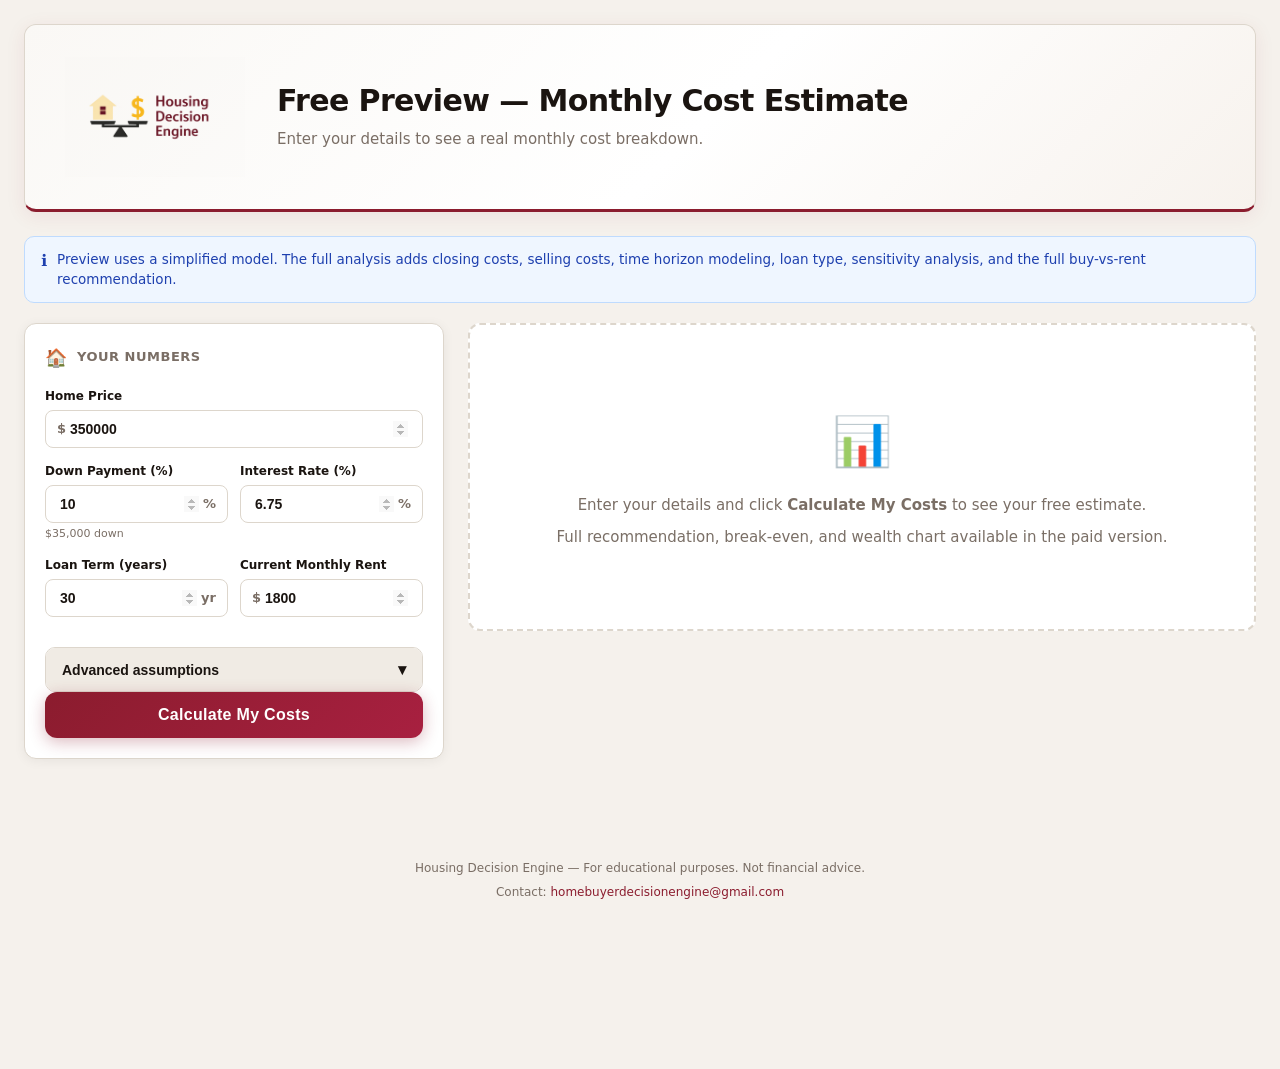
==== app-preview/index.html @ c8e33a19 "Initial setup of Housing Decision Engine Add core web app files including HTML, CSS, JavaScript, log" ====
<!DOCTYPE html>
<html lang="en">
<head>
<meta charset="UTF-8">
<meta name="viewport" content="width=device-width, initial-scale=1.0">
<title>Housing Decision Engine — Free Preview</title>
<link rel="stylesheet" href="style.css">
</head>
<body class="preview-page">

<div class="container">

  <!-- HEADER -->
  <header class="header">
    <img src="../assets/logo.png" alt="Housing Decision Engine" class="header-logo">
    <div class="header-left">
      <h1>Free Preview — Monthly Cost Estimate</h1>
      <p class="subtitle">Enter your details to see a real monthly cost breakdown.</p>
    </div>
  </header>

  <!-- PREVIEW NOTE -->
  <div class="preview-note" role="note">
    <span class="preview-note-icon" aria-hidden="true">ℹ️</span>
    <span>Preview uses a simplified model. The full analysis adds closing costs, selling costs, time horizon modeling, loan type, sensitivity analysis, and the full buy-vs-rent recommendation.</span>
  </div>

  <!-- MAIN LAYOUT -->
  <div class="main-grid preview-grid">

    <!-- LEFT: INPUTS -->
    <div class="inputs-panel">

      <!-- Error summary -->
      <div class="form-errors" id="pvFormErrors" role="alert" aria-atomic="true" style="display:none;"></div>

      <div class="panel">
        <div class="panel-header">
          <span class="panel-icon" aria-hidden="true">🏠</span>
          <h2 class="panel-title">Your Numbers</h2>
        </div>

        <div class="input-group">
          <label for="pvHomePrice">Home Price</label>
          <div class="input-wrap dollar">
            <input type="number" id="pvHomePrice" value="350000" min="1" step="5000"
                   aria-describedby="pvDownHint">
          </div>
          <span class="input-hint" id="pvDownHint" aria-live="polite"></span>
        </div>

        <div class="input-row-2">
          <div class="input-group">
            <label for="pvDownPct">Down Payment (%)</label>
            <div class="input-wrap percent">
              <input type="number" id="pvDownPct" value="10" min="0" max="100" step="0.5"
                     aria-describedby="pvDownAmt">
            </div>
            <span class="input-hint" id="pvDownAmt" aria-live="polite"></span>
          </div>
          <div class="input-group">
            <label for="pvRate">Interest Rate (%)</label>
            <div class="input-wrap percent">
              <input type="number" id="pvRate" value="6.75" min="0" max="20" step="0.125">
            </div>
          </div>
        </div>

        <div class="input-row-2">
          <div class="input-group">
            <label for="pvTerm">Loan Term (years)</label>
            <div class="input-wrap years">
              <input type="number" id="pvTerm" value="30" min="1" max="50" step="1">
            </div>
          </div>
          <div class="input-group">
            <label for="pvRent">Current Monthly Rent</label>
            <div class="input-wrap dollar">
              <input type="number" id="pvRent" value="1800" min="0" step="50">
            </div>
          </div>
        </div>

        <!-- Advanced accordion -->
        <div class="adv-accordion">
          <button type="button" class="adv-accordion-trigger" id="advTrigger"
                  aria-expanded="false" aria-controls="advContent"
                  onclick="toggleAdvanced()">
            <span class="adv-trigger-text">Advanced assumptions</span>
            <span class="adv-trigger-icon" aria-hidden="true">▾</span>
          </button>
          <div class="adv-accordion-content" id="advContent" hidden>
            <p class="adv-note">These defaults are reasonable estimates. Override only if you know your specific numbers.</p>
            <div class="input-row-2">
              <div class="input-group">
                <label for="pvTax">Property Tax Rate (%/yr)</label>
                <div class="input-wrap percent">
                  <input type="number" id="pvTax" value="1.2" min="0" max="5" step="0.1">
                </div>
                <span class="input-bench">U.S. average: ~1.1–1.2%</span>
              </div>
              <div class="input-group">
                <label for="pvInsurance">Home Insurance ($/yr)</label>
                <div class="input-wrap dollar">
                  <input type="number" id="pvInsurance" value="1800" min="0" step="100">
                </div>
                <span class="input-bench">Typical: $1,200–$2,500/yr</span>
              </div>
            </div>
            <div class="input-row-2">
              <div class="input-group">
                <label for="pvMaint">Maintenance (%/yr of value)</label>
                <div class="input-wrap percent">
                  <input type="number" id="pvMaint" value="1" min="0" max="5" step="0.25">
                </div>
                <span class="input-bench">Common rule: ~1% per year</span>
              </div>
              <div class="input-group">
                <label for="pvHOA">HOA ($/month)</label>
                <div class="input-wrap dollar">
                  <input type="number" id="pvHOA" value="0" min="0" step="25">
                </div>
              </div>
            </div>
            <div class="input-group">
              <label for="pvClosing">Closing Cost Estimate (%)</label>
              <div class="input-wrap percent">
                <input type="number" id="pvClosing" value="3" min="0" max="10" step="0.5">
              </div>
              <span class="input-bench">Typical range: 2–5%. Shown as "ballpark" in results.</span>
            </div>
          </div>
        </div>

        <button class="btn-calculate" onclick="pvCalculate()" id="pvAnalyzeBtn">
          Calculate My Costs
        </button>
      </div>

    </div>

    <!-- RIGHT: RESULTS -->
    <div class="results-panel" id="pvResultsPanel">

      <div class="results-placeholder" id="pvPlaceholder">
        <div class="placeholder-icon" aria-hidden="true">📊</div>
        <p>Enter your details and click <strong>Calculate My Costs</strong> to see your free estimate.</p>
        <p class="placeholder-sub">Full recommendation, break-even, and wealth chart available in the paid version.</p>
      </div>

      <div id="pvResults" style="display:none;">

        <!-- Accessible status -->
        <div role="status" aria-live="polite" class="sr-only" id="pvStatus">Analysis updated.</div>

        <!-- 3 KPI cards -->
        <div class="kpi-row">
          <div class="kpi-card" style="--accent: var(--blue)">
            <div class="kpi-label">Mortgage Payment
              <div class="kpi-sublabel">(Principal &amp; Interest only)</div>
            </div>
            <div class="kpi-value" id="pvKpiMortgage">—</div>
          </div>
          <div class="kpi-card" style="--accent: var(--amber)">
            <div class="kpi-label">Total Monthly Cost of Owning
              <div class="kpi-sublabel">(P&amp;I + tax + insurance + maintenance + HOA)</div>
            </div>
            <div class="kpi-value" id="pvKpiTotal">—</div>
          </div>
          <div class="kpi-card" style="--accent: var(--purple)">
            <div class="kpi-label">Your Current Rent</div>
            <div class="kpi-value" id="pvKpiRent">—</div>
            <div class="kpi-diff" id="pvMonthlyDiff"></div>
          </div>
        </div>

        <!-- Cash to close -->
        <div class="panel pv-cash-panel">
          <h3 class="panel-title">Total Cash Needed to Close</h3>
          <table class="breakdown-table">
            <tbody>
              <tr><td>Down Payment</td><td class="val" id="pvDP">—</td></tr>
              <tr>
                <td>Closing Cost Estimate <span class="ballpark-tag">ballpark</span></td>
                <td class="val" id="pvClosingAmt">—</td>
              </tr>
              <tr class="total-row"><td>Estimated Total</td><td class="val" id="pvCashTotal">—</td></tr>
            </tbody>
          </table>
          <p class="pv-cash-note">Closing cost is a rough estimate (typically 2–5% of purchase price). Your actual closing costs depend on lender fees, title, taxes, and other factors — get a Loan Estimate from your lender for the real number.</p>
        </div>

        <!-- Monthly cost bar -->
        <div class="panel comparison-panel">
          <h3 class="panel-title">Monthly Cost Comparison</h3>
          <div class="bar-group">
            <div class="bar-row">
              <span class="bar-label">Rent</span>
              <div class="bar-track">
                <div class="bar-fill rent-bar" id="pvBarRent"></div>
              </div>
              <span class="bar-amount" id="pvBarRentAmt"></span>
            </div>
            <div class="bar-row">
              <span class="bar-label">Buy</span>
              <div class="bar-track">
                <div class="bar-fill buy-bar" id="pvBarBuy"></div>
              </div>
              <span class="bar-amount" id="pvBarBuyAmt"></span>
            </div>
          </div>
        </div>

        <!-- What's not included -->
        <div class="pv-missing-note">
          <strong>This preview does not include:</strong> a buy-vs-rent recommendation, break-even timeline, 5–10 year wealth comparison, sensitivity analysis, or scenario comparison. Those are part of the full analysis.
        </div>

      </div><!-- /pvResults -->

    </div><!-- /results-panel -->
  </div><!-- /main-grid -->

</div><!-- /container -->

<!-- STICKY UPGRADE CARD — revealed after first calculation -->
<div class="upgrade-sticky" id="upgradeCard" hidden>
  <div class="upgrade-inner">
    <div class="upgrade-text">
      <strong class="upgrade-title">Unlock your full decision plan</strong>
      <ul class="upgrade-bullets">
        <li>Recommendation + confidence level (Buy / Rent / House Hack)</li>
        <li>Break-even month — when buying starts paying off</li>
        <li>5–10 year wealth chart: Buy vs. Rent &amp; Invest</li>
        <li>Interest rate &amp; home price sensitivity thresholds</li>
        <li>Scenario A/B comparison</li>
      </ul>
      <button type="button" class="upgrade-what-link" id="upgradeWhatBtn"
              aria-expanded="false" aria-controls="upgradeDetails"
              onclick="toggleUpgradeDetails()">What's included? ▾</button>
      <div id="upgradeDetails" hidden class="upgrade-details">
        <p>The full paid analysis adds:</p>
        <ul>
          <li>Personalized recommendation with confidence rating</li>
          <li>Exact break-even month on total wealth (not just monthly cost)</li>
          <li>Interactive year-by-year wealth chart + data table</li>
          <li>Rate &amp; price sensitivity thresholds</li>
          <li>DTI affordability check</li>
          <li>Side-by-side Scenario A vs. B comparison</li>
          <li>House-hack / multi-family rental income modeling</li>
          <li>Full methodology panel so you can audit every number</li>
        </ul>
      </div>
    </div>
    <div class="upgrade-cta-col">
      <a href="https://buy.stripe.com/4gMcMYeZr3ZKeNReaafIs00"
         class="btn btn-primary upgrade-btn">
        Unlock Full Analysis — $19
        <span class="upgrade-onetime">(One-time)</span>
      </a>
      <p class="upgrade-sub">Instant access &bull; No subscription &bull; No account required</p>
    </div>
  </div>
</div>

<footer class="footer preview-footer">
  <div class="container">
    <p>Housing Decision Engine &mdash; For educational purposes. Not financial advice.</p>
    <p class="footer-contact">Contact: <a href="mailto:homebuyerdecisionengine@gmail.com">homebuyerdecisionengine@gmail.com</a></p>
  </div>
</footer>

<script src="script.js"></script>
</body>
</html>
---- app-preview/style.css ----
/* ===== HOUSING DECISION ENGINE v2 — STYLES ===== */

:root {
  --bg: #f5f1ec;
  --surface: #ffffff;
  --surface2: #f0ebe4;
  --border: #ddd6cc;
  --border2: #c8bfb4;
  --text: #1a1410;
  --muted: #7a6e65;
  --gold: #8b1c2e;
  --blue: #2563b8;
  --green: #16803d;
  --amber: #b45309;
  --red: #c53030;
  --purple: #7c3aed;
  --teal: #0d7a6b;
  --font: system-ui, -apple-system, 'Segoe UI', sans-serif;
  --radius: 12px;
  --shadow: 0 2px 12px rgba(0,0,0,0.06);
}

* { margin: 0; padding: 0; box-sizing: border-box; }

body {
  font-family: var(--font);
  background: var(--bg);
  color: var(--text);
  font-size: 14px;
  line-height: 1.5;
  min-height: 100vh;
}

.container {
  max-width: 1320px;
  margin: 0 auto;
  padding: 24px;
}

/* ===== HEADER ===== */
.header {
  background: linear-gradient(135deg, #faf8f5 0%, #ffffff 55%, #f7f2ed 100%);
  border: 1px solid var(--border);
  border-bottom: 3px solid var(--gold);
  border-radius: var(--radius);
  padding: 32px 40px;
  margin-bottom: 24px;
  display: flex;
  justify-content: space-between;
  align-items: center;
  gap: 32px;
  box-shadow: 0 4px 20px rgba(139,28,46,0.08);
}

.header-left {
  flex: 1;
  min-width: 0;
}
.header-left h1 {
  font-size: 30px;
  font-weight: 800;
  color: var(--text);
  letter-spacing: -0.6px;
  line-height: 1.15;
  margin: 0;
}

.header-left .subtitle {
  font-size: 15px;
  color: var(--muted);
  margin-top: 10px;
  line-height: 1.5;
}
.header-logo {
  display: block;
  height: 120px;
  width: auto;
  flex-shrink: 0;
  mix-blend-mode: multiply;
}

.header-right {
  display: flex;
  align-items: center;
  gap: 18px;
  flex-shrink: 0;
}
.scenario-summary {
  display: flex;
  gap: 0;
  padding: 14px 8px;
  background: linear-gradient(180deg, #ffffff 0%, #faf6f1 100%);
  border: 1px solid var(--border);
  border-radius: 10px;
  box-shadow: 0 2px 8px rgba(139,28,46,0.06);
}
.scenario-item {
  display: flex;
  flex-direction: column;
  align-items: center;
  justify-content: center;
  line-height: 1.2;
  padding: 4px 22px;
  position: relative;
}
.scenario-item + .scenario-item::before {
  content: '';
  position: absolute;
  left: 0;
  top: 18%;
  bottom: 18%;
  width: 1px;
  background: var(--border);
}
.scenario-label {
  font-size: 10px;
  font-weight: 700;
  text-transform: uppercase;
  letter-spacing: 0.8px;
  color: var(--muted);
  margin-bottom: 6px;
}
.scenario-value {
  font-size: 20px;
  font-weight: 800;
  color: var(--text);
  font-variant-numeric: tabular-nums;
  letter-spacing: -0.3px;
}

/* ===== TOOLTIPS ===== */
.tip {
  display: inline-flex;
  align-items: center;
  justify-content: center;
  width: 15px;
  height: 15px;
  margin-left: 4px;
  border-radius: 50%;
  background: var(--surface2);
  border: 1px solid var(--border2);
  color: var(--muted);
  font-size: 10px;
  font-weight: 700;
  cursor: help;
  position: relative;
  vertical-align: middle;
  user-select: none;
}
.tip:hover, .tip:focus {
  background: var(--gold);
  color: #fff;
  border-color: var(--gold);
  outline: none;
}
.tip::after {
  content: attr(data-tip);
  position: absolute;
  bottom: calc(100% + 8px);
  left: 50%;
  transform: translateX(-50%);
  width: 240px;
  padding: 10px 12px;
  background: #1a1410;
  color: #fff;
  font-size: 12px;
  font-weight: 500;
  line-height: 1.45;
  border-radius: 6px;
  text-align: left;
  text-transform: none;
  letter-spacing: 0;
  box-shadow: 0 6px 20px rgba(0,0,0,0.25);
  opacity: 0;
  pointer-events: none;
  transition: opacity 0.15s ease;
  z-index: 100;
}
.tip:hover::after, .tip:focus::after {
  opacity: 1;
}

/* ===== DECISION PLAN DISCLAIMER ===== */
.dp-disclaimer {
  margin-top: 14px;
  padding: 10px 14px;
  background: rgba(0,0,0,0.03);
  border-left: 3px solid var(--border2);
  border-radius: 4px;
  font-size: 12px;
  color: var(--muted);
  line-height: 1.5;
  font-style: italic;
}

.btn-reset {
  background: var(--surface2);
  border: 1px solid var(--border2);
  border-radius: 10px;
  padding: 14px 24px;
  font-size: 14px;
  font-weight: 700;
  color: var(--muted);
  cursor: pointer;
  transition: all 0.2s;
}
.btn-reset:hover {
  border-color: var(--gold);
  color: var(--gold);
}

/* ===== MAIN GRID ===== */
.main-grid {
  display: grid;
  grid-template-columns: 420px 1fr;
  gap: 24px;
  align-items: start;
}

@media (max-width: 960px) {
  .main-grid { grid-template-columns: 1fr; }
}

/* ===== PANELS ===== */
.panel {
  background: var(--surface);
  border: 1px solid var(--border);
  border-radius: var(--radius);
  padding: 20px;
  margin-bottom: 16px;
  box-shadow: var(--shadow);
  transition: box-shadow 0.25s;
}
.panel:hover {
  box-shadow: 0 4px 20px rgba(139,28,46,0.07);
}

.panel-header {
  display: flex;
  align-items: center;
  gap: 10px;
  margin-bottom: 16px;
}
.panel-icon { font-size: 18px; }
.panel-title {
  font-size: 13px;
  font-weight: 700;
  text-transform: uppercase;
  letter-spacing: 0.5px;
  color: var(--muted);
  margin-bottom: 0;
}
.panel-subtitle {
  font-size: 12px;
  color: var(--muted);
  margin-top: 4px;
  margin-bottom: 0;
  line-height: 1.5;
}

/* ===== INPUTS ===== */
.input-group {
  margin-bottom: 14px;
}
.input-group:last-child { margin-bottom: 0; }

.input-group label {
  display: block;
  font-size: 12px;
  font-weight: 600;
  color: var(--text);
  margin-bottom: 5px;
}

.input-wrap {
  position: relative;
}
.input-wrap::before {
  position: absolute;
  left: 12px;
  top: 50%;
  transform: translateY(-50%);
  font-size: 13px;
  font-weight: 600;
  color: var(--muted);
  pointer-events: none;
}
.input-wrap.dollar::before { content: '$'; }
.input-wrap.percent::after {
  content: '%';
  position: absolute;
  right: 12px;
  top: 50%;
  transform: translateY(-50%);
  font-size: 13px;
  font-weight: 600;
  color: var(--muted);
  pointer-events: none;
}
.input-wrap.years::after {
  content: 'yr';
  position: absolute;
  right: 12px;
  top: 50%;
  transform: translateY(-50%);
  font-size: 13px;
  font-weight: 600;
  color: var(--muted);
  pointer-events: none;
}

.input-wrap input {
  width: 100%;
  padding: 10px 14px;
  border: 1px solid var(--border);
  border-radius: 8px;
  font-size: 14px;
  font-weight: 600;
  color: var(--text);
  background: var(--surface);
  outline: none;
  transition: border-color 0.2s, box-shadow 0.2s;
}
.input-wrap.dollar input { padding-left: 24px; }
.input-wrap.percent input { padding-right: 28px; }
.input-wrap.years input { padding-right: 30px; }

.input-wrap input:focus {
  border-color: var(--gold);
  box-shadow: 0 0 0 3px rgba(139,28,46,0.1);
}

.input-hint {
  display: block;
  font-size: 11px;
  color: var(--muted);
  margin-top: 3px;
}

/* Subtle benchmark / contextual helper line under inputs */
.input-bench {
  display: block;
  font-size: 11px;
  color: var(--muted);
  margin-top: 3px;
  font-style: italic;
  opacity: 0.85;
  line-height: 1.4;
}

/* Select-style input wrapper (used by Property State dropdown) */
.input-wrap.select select {
  width: 100%;
  padding: 10px 36px 10px 14px;
  border: 1px solid var(--border);
  border-radius: 8px;
  font-size: 14px;
  font-weight: 600;
  color: var(--text);
  background-color: var(--surface);
  background-image: url("data:image/svg+xml;utf8,<svg xmlns='http://www.w3.org/2000/svg' width='12' height='8' viewBox='0 0 12 8'><path fill='%237a6e65' d='M6 8L0 0h12z'/></svg>");
  background-repeat: no-repeat;
  background-position: right 12px center;
  appearance: none;
  -webkit-appearance: none;
  -moz-appearance: none;
  outline: none;
  cursor: pointer;
  transition: border-color 0.2s, box-shadow 0.2s;
  font-family: inherit;
}
.input-wrap.select select:focus {
  border-color: var(--gold);
  box-shadow: 0 0 0 3px rgba(139,28,46,0.1);
}

.input-row-2 {
  display: grid;
  grid-template-columns: 1fr 1fr;
  gap: 12px;
}

/* ===== CALCULATE BUTTON ===== */
.btn-calculate {
  width: 100%;
  padding: 14px 24px;
  background: linear-gradient(135deg, var(--gold) 0%, #a82040 100%);
  color: white;
  border: none;
  border-radius: var(--radius);
  font-size: 16px;
  font-weight: 700;
  cursor: pointer;
  transition: transform 0.15s, box-shadow 0.25s;
  box-shadow: 0 4px 16px rgba(139,28,46,0.3);
  letter-spacing: 0.3px;
}
.btn-calculate:hover {
  transform: translateY(-1px);
  box-shadow: 0 6px 24px rgba(139,28,46,0.4);
}
.btn-calculate:active {
  transform: scale(0.98);
}

/* ===== RESULTS PLACEHOLDER ===== */
.results-placeholder {
  text-align: center;
  padding: 80px 40px;
  background: var(--surface);
  border: 2px dashed var(--border);
  border-radius: var(--radius);
  color: var(--muted);
}
.placeholder-icon { font-size: 48px; margin-bottom: 16px; }
.results-placeholder p { font-size: 15px; line-height: 1.6; }

/* ==========================================================
   DECISION PLAN — the hero section
   ========================================================== */
.decision-plan {
  border-radius: var(--radius);
  padding: 28px;
  margin-bottom: 20px;
  border: 2px solid;
  position: relative;
  overflow: hidden;
}
.decision-plan::before {
  content: '';
  position: absolute;
  top: 0; left: 0; right: 0;
  height: 4px;
}

/* Color variants */
.decision-plan.dp-buy {
  background: linear-gradient(135deg, #f0fdf4 0%, #dcfce7 50%, #f0fdf4 100%);
  border-color: #86efac;
}
.decision-plan.dp-buy::before { background: linear-gradient(90deg, #16a34a, #22c55e); }

.decision-plan.dp-rent {
  background: linear-gradient(135deg, #eff6ff 0%, #dbeafe 50%, #eff6ff 100%);
  border-color: #93c5fd;
}
.decision-plan.dp-rent::before { background: linear-gradient(90deg, #2563eb, #60a5fa); }

.decision-plan.dp-hack {
  background: linear-gradient(135deg, #faf5ff 0%, #f3e8ff 50%, #faf5ff 100%);
  border-color: #c4b5fd;
}
.decision-plan.dp-hack::before { background: linear-gradient(90deg, #7c3aed, #a78bfa); }

.dp-header {
  display: flex;
  align-items: center;
  gap: 16px;
  margin-bottom: 16px;
}
.dp-icon {
  font-size: 36px;
  flex-shrink: 0;
}
.dp-label {
  font-size: 10px;
  font-weight: 700;
  text-transform: uppercase;
  letter-spacing: 1px;
  color: var(--muted);
  margin-bottom: 4px;
}
.dp-verdict {
  font-size: 20px;
  font-weight: 700;
  color: var(--text);
  line-height: 1.3;
}

.dp-reason {
  font-size: 14px;
  color: #4a4440;
  line-height: 1.7;
  margin-bottom: 20px;
  padding: 14px 16px;
  background: rgba(255,255,255,0.6);
  border-radius: 8px;
  border: 1px solid rgba(0,0,0,0.05);
}

.dp-metrics {
  display: grid;
  grid-template-columns: repeat(3, 1fr);
  gap: 12px;
  margin-bottom: 18px;
}
.dp-metric {
  text-align: center;
  padding: 12px 8px;
  background: rgba(255,255,255,0.7);
  border-radius: 8px;
  border: 1px solid rgba(0,0,0,0.06);
}
.dp-metric-label {
  font-size: 9px;
  font-weight: 700;
  text-transform: uppercase;
  letter-spacing: 0.5px;
  color: var(--muted);
  margin-bottom: 4px;
}
.dp-metric-value {
  font-size: 20px;
  font-weight: 800;
  font-variant-numeric: tabular-nums;
}
.dp-metric-value.pos { color: var(--green); }
.dp-metric-value.neg { color: var(--red); }

/* Confidence badge */
.dp-confidence {
  margin-left: auto;
  text-align: center;
  flex-shrink: 0;
}
.dp-conf-label {
  font-size: 9px;
  font-weight: 700;
  text-transform: uppercase;
  letter-spacing: 0.5px;
  color: var(--muted);
  margin-bottom: 4px;
}
.dp-conf-badge {
  display: inline-block;
  padding: 4px 14px;
  border-radius: 20px;
  font-size: 12px;
  font-weight: 800;
  text-transform: uppercase;
  letter-spacing: 0.5px;
}
.dp-conf-badge.conf-high {
  background: rgba(22,128,61,0.15);
  color: #15803d;
  border: 1px solid rgba(22,128,61,0.3);
}
.dp-conf-badge.conf-medium {
  background: rgba(180,83,9,0.12);
  color: #b45309;
  border: 1px solid rgba(180,83,9,0.25);
}
.dp-conf-badge.conf-low {
  background: rgba(197,48,48,0.1);
  color: #c53030;
  border: 1px solid rgba(197,48,48,0.2);
}

/* Time horizon pill */
.dp-horizon {
  display: inline-block;
  font-size: 13px;
  font-weight: 700;
  padding: 6px 16px;
  border-radius: 6px;
  margin-bottom: 12px;
  background: rgba(139,28,46,0.08);
  color: var(--gold);
  border: 1px solid rgba(139,28,46,0.15);
}

/* Investment assumption callout */
.dp-assumption {
  font-size: 11px;
  color: var(--muted);
  padding: 6px 12px;
  margin-bottom: 12px;
  background: rgba(0,0,0,0.03);
  border-radius: 6px;
  border-left: 2px solid var(--border2);
}

.dp-action {
  font-size: 13px;
  color: #4a4440;
  line-height: 1.7;
  padding: 14px 16px;
  background: rgba(255,255,255,0.5);
  border-radius: 8px;
  border-left: 3px solid var(--gold);
}

/* ===== KPI ROW ===== */
.kpi-row {
  display: grid;
  grid-template-columns: repeat(2, 1fr);
  gap: 12px;
  margin-bottom: 20px;
}
@media (max-width: 600px) {
  .kpi-row { grid-template-columns: 1fr; }
  .dp-metrics { grid-template-columns: 1fr; }
}

.kpi-card {
  background: var(--surface);
  border: 1px solid var(--border);
  border-left: 3px solid var(--accent, var(--blue));
  border-radius: var(--radius);
  padding: 16px 18px;
  box-shadow: var(--shadow);
}
.kpi-card .kpi-label {
  font-size: 10px;
  font-weight: 700;
  text-transform: uppercase;
  letter-spacing: 0.5px;
  color: var(--muted);
  margin-bottom: 6px;
}
.kpi-card .kpi-value {
  font-size: 24px;
  font-weight: 700;
  color: var(--text);
}

/* ===== BAR CHART ===== */
.comparison-panel { margin-bottom: 16px; }

.bar-group { margin-top: 16px; }
.bar-row {
  display: flex;
  align-items: center;
  gap: 12px;
  margin-bottom: 12px;
}
.bar-row:last-child { margin-bottom: 0; }

.bar-label {
  width: 80px;
  font-size: 12px;
  font-weight: 600;
  color: var(--muted);
  text-align: right;
  flex-shrink: 0;
}
.bar-track {
  flex: 1;
  height: 32px;
  background: var(--surface2);
  border-radius: 6px;
  overflow: hidden;
}
.bar-fill {
  height: 100%;
  border-radius: 6px;
  transition: width 0.6s cubic-bezier(0.25, 0.46, 0.45, 0.94);
  min-width: 4px;
}
.rent-bar { background: linear-gradient(90deg, #3b82f6, #60a5fa); }
.buy-bar { background: linear-gradient(90deg, #f59e0b, #fbbf24); }
.hack-bar { background: linear-gradient(90deg, #8b5cf6, #a78bfa); }

.bar-amount {
  width: 90px;
  font-size: 14px;
  font-weight: 700;
  color: var(--text);
  flex-shrink: 0;
}

/* ==========================================================
   NET WEALTH COMPARISON
   ========================================================== */
.wealth-panel { margin-bottom: 16px; }

.wealth-grid {
  display: grid;
  grid-template-columns: 1fr 1fr;
  gap: 14px;
  margin-top: 16px;
}

.wealth-card {
  padding: 16px;
  border-radius: 10px;
  border: 1px solid var(--border);
  background: var(--surface2);
  transition: border-color 0.3s, box-shadow 0.3s;
}
.wealth-card.winner {
  border-color: #86efac;
  background: linear-gradient(135deg, #f0fdf4, #dcfce7);
  box-shadow: 0 2px 12px rgba(22,128,61,0.1);
}
.wealth-card-label {
  font-size: 11px;
  font-weight: 700;
  text-transform: uppercase;
  letter-spacing: 0.5px;
  color: var(--muted);
  margin-bottom: 12px;
}
.wealth-line {
  display: flex;
  justify-content: space-between;
  align-items: center;
  padding: 5px 0;
  font-size: 13px;
  border-bottom: 1px solid rgba(0,0,0,0.06);
}
.wealth-line:last-child { border-bottom: none; }
.wealth-line.total {
  font-weight: 700;
  font-size: 14px;
  border-top: 2px solid var(--border2);
  padding-top: 8px;
  margin-top: 4px;
}
.wealth-pos { color: var(--green); font-weight: 600; }
.wealth-neg { color: var(--red); font-weight: 600; }
.wealth-zero { color: var(--muted); font-weight: 600; }

.wealth-card-tag {
  font-size: 9px;
  font-weight: 700;
  color: var(--teal);
  background: rgba(13,122,107,0.1);
  padding: 2px 6px;
  border-radius: 4px;
  margin-left: 4px;
  vertical-align: middle;
  text-transform: none;
  letter-spacing: 0;
}
.wealth-card-note {
  font-size: 10px;
  color: var(--muted);
  margin-top: 10px;
  font-style: italic;
}

.wealth-verdict {
  text-align: center;
  padding: 14px;
  margin-top: 14px;
  background: var(--surface2);
  border-radius: 8px;
  font-size: 14px;
  font-weight: 600;
}
.wv-pos { color: var(--green); }
.wv-neg { color: var(--blue); }

/* ==========================================================
   WEALTH OVER TIME CHART
   ========================================================== */
.chart-panel { margin-bottom: 16px; }

.chart-container {
  margin-top: 16px;
  position: relative;
  height: 280px;
}
.chart-container canvas {
  width: 100%;
  height: 100%;
  display: block;
}

.chart-legend {
  display: flex;
  justify-content: center;
  gap: 24px;
  margin-top: 12px;
}
.chart-legend-item {
  display: flex;
  align-items: center;
  gap: 6px;
  font-size: 12px;
  font-weight: 600;
  color: var(--muted);
}
.chart-swatch {
  width: 14px;
  height: 3px;
  border-radius: 2px;
}
.swatch-buy { background: var(--green); }
.swatch-rent { background: var(--blue); }

.chart-callouts {
  display: flex;
  justify-content: center;
  gap: 16px;
  margin-top: 14px;
  flex-wrap: wrap;
}
.chart-callout {
  display: inline-flex;
  align-items: center;
  gap: 6px;
  padding: 6px 14px;
  border-radius: 20px;
  font-size: 12px;
  font-weight: 600;
  background: var(--surface2);
  border: 1px solid var(--border);
}
.chart-callout .cc-label { color: var(--muted); }
.chart-callout .cc-value { color: var(--text); }
.chart-callout .cc-value.pos { color: var(--green); }
.chart-callout .cc-value.neg { color: var(--red); }

.chart-insight {
  font-size: 13px;
  color: #4a4440;
  line-height: 1.6;
  margin-top: 12px;
  padding: 10px 14px;
  background: var(--surface2);
  border-radius: 8px;
  border-left: 3px solid var(--gold);
}
.chart-insight:empty { display: none; }

/* Chart tooltip */
.chart-tooltip {
  display: none;
  position: absolute;
  pointer-events: none;
  background: rgba(26,20,16,0.92);
  color: #fff;
  border-radius: 8px;
  padding: 10px 14px;
  font-size: 12px;
  line-height: 1.6;
  white-space: nowrap;
  z-index: 10;
  box-shadow: 0 4px 16px rgba(0,0,0,0.2);
  backdrop-filter: blur(4px);
}
.chart-tooltip .tt-year {
  font-weight: 700;
  font-size: 11px;
  text-transform: uppercase;
  letter-spacing: 0.5px;
  margin-bottom: 4px;
  color: rgba(255,255,255,0.7);
}
.chart-tooltip .tt-row {
  display: flex;
  justify-content: space-between;
  gap: 16px;
}
.chart-tooltip .tt-label { color: rgba(255,255,255,0.7); }
.chart-tooltip .tt-buy { color: #86efac; font-weight: 600; }
.chart-tooltip .tt-rent { color: #93c5fd; font-weight: 600; }
.chart-tooltip .tt-diff {
  font-weight: 700;
  margin-top: 4px;
  padding-top: 4px;
  border-top: 1px solid rgba(255,255,255,0.15);
}
.chart-tooltip .tt-pos { color: #86efac; }
.chart-tooltip .tt-neg { color: #93c5fd; }

.chart-crosshair {
  display: none;
  position: absolute;
  top: 0;
  width: 1px;
  height: 100%;
  background: rgba(139,28,46,0.25);
  pointer-events: none;
  z-index: 5;
}

/* ==========================================================
   BREAK-EVEN ANALYSIS
   ========================================================== */
.breakeven-panel { margin-bottom: 16px; }

.be-result { margin-top: 16px; }

.be-timeline {
  font-size: 16px;
  font-weight: 700;
  color: var(--text);
  margin-bottom: 16px;
}
.be-highlight {
  color: var(--green);
  background: rgba(22,128,61,0.1);
  padding: 2px 8px;
  border-radius: 4px;
}
.be-never {
  color: var(--red);
  background: rgba(197,48,48,0.1);
  padding: 2px 8px;
  border-radius: 4px;
}

.be-bar-wrap {
  margin-top: 36px;
  margin-bottom: 14px;
}
.be-bar-track {
  height: 28px;
  background: var(--surface2);
  border-radius: 6px;
  position: relative;
  overflow: visible;
  border: 1px solid var(--border);
}
.be-bar-fill {
  height: 100%;
  border-radius: 6px;
  background: linear-gradient(90deg, #fecaca 0%, #86efac 100%);
  transition: width 0.6s ease;
}
.be-bar-fill.be-bar-never {
  background: linear-gradient(90deg, #fecaca 0%, #fca5a5 100%);
}
.be-bar-marker {
  position: absolute;
  top: -8px;
  width: 3px;
  height: 44px;
  background: var(--green);
  border-radius: 2px;
  transform: translateX(-50%);
  transition: left 0.6s ease;
}
.be-bar-marker::after {
  content: attr(data-year) 'yr';
  position: absolute;
  top: -20px;
  left: 50%;
  transform: translateX(-50%);
  font-size: 11px;
  font-weight: 700;
  color: var(--green);
  white-space: nowrap;
}
.be-bar-labels {
  display: flex;
  justify-content: space-between;
  margin-top: 6px;
  font-size: 10px;
  color: var(--muted);
  font-weight: 600;
}

.be-detail {
  font-size: 13px;
  color: #4a4440;
  line-height: 1.6;
}
.move-out-warn {
  color: #b45309;
  font-style: italic;
  font-weight: 600;
}

.be-horizon-warn {
  margin-top: 10px;
  padding: 10px 14px;
  background: #fff8e6;
  border: 1px solid #f0d060;
  border-radius: 8px;
  font-size: 13px;
  color: #7a5c00;
  line-height: 1.5;
}

.be-snapshot {
  width: 100%;
  border-collapse: collapse;
  margin-top: 16px;
  font-size: 12px;
}
.be-snapshot th {
  font-size: 10px;
  font-weight: 700;
  text-transform: uppercase;
  letter-spacing: 0.5px;
  color: var(--muted);
  padding: 6px 12px;
  text-align: right;
  border-bottom: 1px solid var(--border);
}
.be-snapshot th:first-child { text-align: left; }
.be-snap-label {
  font-weight: 600;
  color: var(--text);
  padding: 6px 12px;
}
.be-snap-val {
  text-align: right;
  padding: 6px 12px;
  font-variant-numeric: tabular-nums;
  color: var(--text);
}
.be-snap-diff-row td {
  border-top: 1px solid var(--border);
  font-weight: 700;
}
.be-snap-diff-row .pos { color: var(--green); }
.be-snap-diff-row .neg { color: var(--red); }

/* ==========================================================
   SENSITIVITY ANALYSIS
   ========================================================== */
.sensitivity-panel { margin-bottom: 16px; }

.sens-grid {
  display: grid;
  grid-template-columns: 1fr 1fr;
  gap: 14px;
  margin-top: 16px;
}

.sens-card {
  padding: 18px;
  background: var(--surface2);
  border-radius: 10px;
  border: 1px solid var(--border);
  text-align: center;
}
.sens-icon {
  font-size: 24px;
  margin-bottom: 8px;
}
.sens-question {
  font-size: 11px;
  font-weight: 700;
  text-transform: uppercase;
  letter-spacing: 0.5px;
  color: var(--muted);
  margin-bottom: 8px;
}
.sens-answer {
  font-size: 28px;
  font-weight: 800;
  color: var(--text);
  margin-bottom: 8px;
  font-variant-numeric: tabular-nums;
}
.sens-detail {
  font-size: 12px;
  color: var(--muted);
  line-height: 1.5;
  text-align: left;
}

/* Structural insight variant — when no rate threshold exists */
.sens-card.sens-structural {
  background: linear-gradient(135deg, #fef2f2, #fee2e2);
  border-color: #fca5a5;
}
.sens-card.sens-structural .sens-answer {
  font-size: 18px;
  color: var(--red);
}
.sens-card.sens-structural .sens-question {
  color: var(--red);
}

.sens-summary {
  margin-top: 14px;
  font-size: 13px;
  color: #4a4440;
  line-height: 1.6;
  padding: 12px 16px;
  background: var(--surface2);
  border-radius: 8px;
  border-left: 3px solid var(--border2);
}
.sens-summary:empty { display: none; }

/* ===== BREAKDOWN TABLE ===== */
.breakdown-table {
  width: 100%;
  border-collapse: collapse;
  margin-top: 12px;
}
.breakdown-table td {
  padding: 8px 4px;
  font-size: 13px;
  border-bottom: 1px solid var(--border);
}
.breakdown-table tr:last-child td { border-bottom: none; }
.breakdown-table .val {
  text-align: right;
  font-weight: 600;
  font-variant-numeric: tabular-nums;
}
.breakdown-table .val.green { color: var(--green); }
.breakdown-table .total-row td {
  font-weight: 700;
  border-top: 2px solid var(--border2);
  padding-top: 10px;
}

/* ===== 5-YEAR OUTLOOK ===== */
.outlook-grid {
  display: grid;
  grid-template-columns: 1fr 1fr;
  gap: 16px;
  margin-top: 14px;
}
.outlook-item { text-align: center; }
.outlook-label {
  font-size: 10px;
  font-weight: 700;
  text-transform: uppercase;
  letter-spacing: 0.5px;
  color: var(--muted);
  margin-bottom: 4px;
}
.outlook-value {
  font-size: 22px;
  font-weight: 700;
  color: var(--text);
}
.outlook-value.green { color: var(--green); }
.outlook-value.red { color: var(--red); }

/* ===== NEXT STEPS ===== */
.next-steps-list {
  margin-top: 10px;
  padding-left: 18px;
}
.next-steps-list li {
  font-size: 13px;
  color: var(--text);
  margin-bottom: 6px;
  line-height: 1.5;
}

/* ===== ASSUMPTIONS ===== */
.assumptions-panel {
  background: var(--surface2);
  border-color: var(--border);
}
.assumptions-list {
  margin-top: 10px;
  padding-left: 18px;
}
.assumptions-list li {
  font-size: 11px;
  color: var(--muted);
  margin-bottom: 4px;
  line-height: 1.5;
}

/* ===== FOOTER ===== */
.footer {
  text-align: center;
  padding: 24px;
  margin-top: 12px;
}
.footer p {
  font-size: 12px;
  color: var(--muted);
}
.footer-contact {
  margin-top: 6px;
}
.footer-contact a {
  color: var(--gold);
  text-decoration: none;
}
.footer-contact a:hover {
  text-decoration: underline;
}

/* ===== ANIMATIONS ===== */
@keyframes fadeIn {
  from { opacity: 0; transform: translateY(12px); }
  to { opacity: 1; transform: translateY(0); }
}
.results-content > * {
  animation: fadeIn 0.4s ease-out both;
}
.results-content > *:nth-child(1) { animation-delay: 0s; }
.results-content > *:nth-child(2) { animation-delay: 0.04s; }
.results-content > *:nth-child(3) { animation-delay: 0.08s; }
.results-content > *:nth-child(4) { animation-delay: 0.12s; }
.results-content > *:nth-child(5) { animation-delay: 0.16s; }
.results-content > *:nth-child(6) { animation-delay: 0.20s; }
.results-content > *:nth-child(7) { animation-delay: 0.24s; }
.results-content > *:nth-child(8) { animation-delay: 0.28s; }
.results-content > *:nth-child(9) { animation-delay: 0.32s; }

/* ===== SCROLLBAR ===== */
::-webkit-scrollbar { width: 6px; }
::-webkit-scrollbar-track { background: transparent; }
::-webkit-scrollbar-thumb { background: var(--border2); border-radius: 3px; }

/* ===== NUMBER INPUT SPINNERS ===== */
input[type="number"]::-webkit-inner-spin-button,
input[type="number"]::-webkit-outer-spin-button {
  opacity: 0.4;
}

/* ===== RESPONSIVE ===== */
@media (max-width: 600px) {
  .wealth-grid { grid-template-columns: 1fr; }
  .sens-grid { grid-template-columns: 1fr; }
  .outlook-grid { grid-template-columns: 1fr; }
  .dp-metrics { grid-template-columns: 1fr; }
  .dp-verdict { font-size: 17px; }

  /* ----- Mobile header ----- */
  .header {
    flex-direction: column;
    gap: 14px;
    text-align: center;
    padding: 20px 18px;
  }
  .header-logo {
    height: 64px;
    margin: 0 auto;
  }
  .header-left { width: 100%; }
  .header-left h1 {
    font-size: 22px;
    letter-spacing: -0.3px;
  }
  .header-left .subtitle {
    font-size: 13.5px;
    margin-top: 6px;
  }
  .header-right {
    width: 100%;
    flex-direction: column;
    gap: 12px;
  }
  .scenario-summary {
    width: 100%;
    padding: 12px 6px;
    justify-content: space-around;
  }
  .scenario-item {
    flex: 1;
    padding: 2px 6px;
    min-width: 0;
  }
  .scenario-label {
    font-size: 9px;
    letter-spacing: 0.6px;
    margin-bottom: 4px;
  }
  .scenario-value {
    font-size: 15px;
    letter-spacing: -0.2px;
  }
  .btn-reset {
    width: 100%;
    padding: 12px 20px;
    font-size: 13px;
  }
}

/* ===== PRODUCT-REVIEW v2 ADDITIONS ===== */

/* Basic / Advanced input mode toggle */
.mode-toggle-wrap {
  margin: 0 0 16px;
  padding: 14px 16px;
  background: var(--surface2, #faf6f1);
  border: 1px solid var(--border, #e8e2db);
  border-radius: 12px;
}
.mode-helper {
  margin: 0 0 10px;
  font-size: 13px;
  color: var(--muted, #7a6e65);
  line-height: 1.5;
}
.mode-toggle {
  display: inline-flex;
  background: #fff;
  border: 1px solid var(--border2, #ddd6cc);
  border-radius: 999px;
  padding: 3px;
  gap: 2px;
}
.mode-btn {
  background: transparent;
  border: none;
  padding: 7px 18px;
  font-size: 13px;
  font-weight: 600;
  color: var(--muted, #7a6e65);
  border-radius: 999px;
  cursor: pointer;
  transition: all 0.18s ease;
}
.mode-btn:hover { color: var(--text, #2a221d); }
.mode-btn-active {
  background: var(--gold, #b88731);
  color: #fff;
}
body.basic-mode .advanced-only { display: none !important; }

/* Methodology / "How This Decision Is Calculated" panel */
.methodology-panel {
  background: var(--surface2, #faf6f1);
  border-color: var(--border, #e8e2db);
}
.meth-grid {
  display: grid;
  grid-template-columns: 1fr 1fr;
  gap: 14px;
  margin-top: 14px;
}
.meth-block {
  background: #fff;
  border: 1px solid var(--border, #e8e2db);
  border-radius: 10px;
  padding: 14px 16px;
}
.meth-block-full { grid-column: 1 / -1; }
.meth-label {
  font-size: 11px;
  font-weight: 800;
  text-transform: uppercase;
  letter-spacing: 0.6px;
  color: var(--gold, #b88731);
  margin-bottom: 6px;
}
.meth-text {
  font-size: 12.5px;
  color: var(--text, #2a221d);
  line-height: 1.55;
}
.meth-value {
  margin-top: 8px;
  padding-top: 8px;
  border-top: 1px dashed var(--border2, #ddd6cc);
  font-size: 13px;
  font-weight: 700;
  color: var(--text, #2a221d);
}
@media (max-width: 700px) {
  .meth-grid { grid-template-columns: 1fr; }
}

/* Active scenario button highlight */
.btn-scenario-active {
  background: var(--gold, #b88731) !important;
  color: #fff !important;
  border-color: var(--gold, #b88731) !important;
  box-shadow: 0 0 0 2px rgba(184, 135, 49, 0.25);
}


/* Form-level validation errors */
.form-errors {
  background: #fdecea;
  border: 1px solid #f3b9b3;
  border-left: 4px solid #c0392b;
  border-radius: 10px;
  padding: 12px 16px;
  margin: 12px 0;
  color: #6a1b12;
  font-size: 13px;
  line-height: 1.5;
}
.form-errors strong { display: block; margin-bottom: 4px; }
.form-errors ul { margin: 4px 0 0 18px; padding: 0; }
.form-errors li { margin-bottom: 2px; }
.input-error {
  outline: 2px solid #c0392b !important;
  outline-offset: 1px;
}

/* Move-out warning line */
.move-out-warn {
  color: #8a5a00;
  font-weight: 600;
}

/* Affordability / DTI panel */
.affordability-panel {
  background: var(--surface2);
  border-color: var(--border);
}
.dti-row {
  display: flex;
  align-items: center;
  justify-content: space-between;
  gap: 14px;
  margin-top: 12px;
  flex-wrap: wrap;
}
.dti-metric { min-width: 0; }
.dti-label {
  font-size: 10px;
  font-weight: 700;
  text-transform: uppercase;
  letter-spacing: 0.5px;
  color: var(--muted);
  margin-bottom: 4px;
}
.dti-value {
  font-size: 28px;
  font-weight: 800;
  color: var(--text);
  letter-spacing: -0.3px;
}
.dti-badge {
  display: inline-block;
  padding: 6px 14px;
  border-radius: 999px;
  font-size: 12px;
  font-weight: 700;
  letter-spacing: 0.3px;
  text-transform: uppercase;
}
.dti-strong   { background: #e4f5ea; color: #14532d; border: 1px solid #bfe1c8; }
.dti-moderate { background: #fff6e0; color: #7a5200; border: 1px solid #f0d89c; }
.dti-high     { background: #fdecea; color: #8a1c12; border: 1px solid #f3b9b3; }
.dti-breakdown {
  font-size: 12px;
  color: var(--muted);
  margin-top: 6px;
}
.dti-warn {
  margin-top: 10px;
  padding: 10px 12px;
  background: #fdecea;
  border-left: 3px solid #c0392b;
  border-radius: 6px;
  font-size: 12.5px;
  color: #6a1b12;
  line-height: 1.5;
}

/* Chart data table toggle */
.btn-data-table {
  margin-top: 10px;
  background: transparent;
  color: var(--gold);
  border: 1px solid var(--border2);
  border-radius: 6px;
  padding: 6px 12px;
  font-size: 12px;
  font-weight: 600;
  cursor: pointer;
}
.btn-data-table:hover { background: var(--surface2); }
.chart-data-table-wrap {
  margin-top: 10px;
  max-height: 280px;
  overflow-y: auto;
  border: 1px solid var(--border);
  border-radius: 8px;
}
.chart-data-table {
  width: 100%;
  border-collapse: collapse;
  font-size: 12px;
}
.chart-data-table th,
.chart-data-table td {
  padding: 6px 10px;
  text-align: right;
  border-bottom: 1px solid var(--border);
}
.chart-data-table th:first-child,
.chart-data-table td:first-child { text-align: left; }
.chart-data-table th {
  background: var(--surface2);
  font-weight: 700;
  color: var(--muted);
  text-transform: uppercase;
  font-size: 10px;
  letter-spacing: 0.5px;
  position: sticky;
  top: 0;
}
.chart-data-table td.pos { color: var(--green); font-weight: 600; }
.chart-data-table td.neg { color: var(--red);   font-weight: 600; }

/* Break-even explainer subtitle */
.be-explainer {
  color: var(--muted);
  font-style: italic;
  margin-top: -4px;
}

/* Decision plan confidence explanation line */
.dp-conf-explanation {
  font-size: 12.5px;
  color: var(--muted);
  margin: 6px 0 10px;
  line-height: 1.5;
}

/* Disclaimer at bottom of decision plan */
.dp-disclaimer {
  font-size: 11px;
  color: var(--muted);
  font-style: italic;
  margin-top: 12px;
  padding-top: 10px;
  border-top: 1px dashed var(--border2);
  line-height: 1.55;
}

/* ===== PAID UNLOCK BANNER (shown when ?paid=true) ===== */
.paid-banner {
  display: flex;
  align-items: center;
  gap: 14px;
  padding: 12px 18px;
  margin-bottom: 16px;
  background: #ecf7ef;
  border: 1px solid #bfe1c8;
  border-left: 4px solid var(--green);
  border-radius: 10px;
  box-shadow: 0 1px 4px rgba(22, 128, 61, 0.06);
}
.paid-banner[hidden] { display: none; }
.paid-banner-icon {
  font-size: 18px;
  line-height: 1;
  flex-shrink: 0;
}
.paid-banner-text { flex: 1; min-width: 0; }
.paid-banner-title {
  font-size: 14px;
  font-weight: 700;
  color: #14532d;
  letter-spacing: 0.01em;
}
.paid-banner-sub {
  font-size: 12.5px;
  color: #3a5a44;
  margin-top: 2px;
  line-height: 1.45;
}
@media (max-width: 720px) {
  .paid-banner { padding: 10px 14px; gap: 10px; }
  .paid-banner-title { font-size: 13px; }
  .paid-banner-sub { font-size: 12px; }
}

/* ===== DECISION PLAN NARRATIVE (F3) + CONFIDENCE EXPLANATION (F4) ===== */
.dp-conf-explanation {
  font-size: 13px;
  font-style: italic;
  color: #5a4f46;
  margin: 6px 0 14px 0;
  padding: 8px 12px;
  background: rgba(255,255,255,0.5);
  border-left: 3px solid var(--gold, #c9a227);
  border-radius: 4px;
}
.dp-narrative {
  display: flex;
  flex-direction: column;
  gap: 10px;
  margin: 14px 0;
}
.dp-narr-block {
  padding: 10px 14px;
  background: rgba(255,255,255,0.6);
  border-radius: 6px;
  border-left: 3px solid #b45309;
}
.dp-narr-block:nth-child(1) { border-left-color: #16803d; }
.dp-narr-block:nth-child(2) { border-left-color: #3b82f6; }
.dp-narr-block:nth-child(3) { border-left-color: #b45309; }
.dp-narr-label {
  font-size: 11px;
  font-weight: 800;
  text-transform: uppercase;
  letter-spacing: 0.08em;
  color: #7a6e65;
  margin-bottom: 3px;
}
.dp-narr-text {
  font-size: 14px;
  line-height: 1.5;
  color: var(--text, #1f1a17);
}

/* ===== SCENARIO CONTROLS + COMPARE PANEL (F1) ===== */
.scenario-controls {
  display: flex;
  flex-wrap: wrap;
  gap: 8px;
  margin-top: 12px;
}
.btn-scenario {
  flex: 1;
  min-width: 140px;
  padding: 10px 14px;
  font-size: 13px;
  font-weight: 700;
  border: 1px solid #c8bfb4;
  background: #fff;
  color: var(--text, #1f1a17);
  border-radius: 6px;
  cursor: pointer;
  transition: all 0.15s;
}
.btn-scenario:hover { background: #f5efe6; border-color: #8b1c2e; }
.btn-scenario-clear { flex: 0 0 auto; color: #8b1c2e; }
.scen-status { color: #16803d; font-weight: 800; margin-left: 4px; }
.scenario-help {
  font-size: 12px;
  color: #7a6e65;
  margin: 6px 0 0 0;
  font-style: italic;
}
.compare-panel { border-left: 4px solid #3b82f6; }
.compare-table {
  width: 100%;
  border-collapse: collapse;
  margin-top: 10px;
}
.compare-table th, .compare-table td {
  padding: 10px 12px;
  text-align: left;
  border-bottom: 1px solid #e8e2db;
  font-size: 14px;
}
.compare-table th {
  background: #f5efe6;
  font-weight: 800;
  font-size: 12px;
  text-transform: uppercase;
  letter-spacing: 0.05em;
}
.compare-table .cmp-label {
  font-weight: 700;
  color: #5a4f46;
}
.compare-summary {
  margin-top: 14px;
  padding: 12px 16px;
  background: #eff6ff;
  border-left: 3px solid #3b82f6;
  border-radius: 4px;
  font-size: 14px;
  font-weight: 600;
  color: #1e3a8a;
}

/* ===== PREVIEW-PAGE SPECIFIC STYLES ===== */

/* Screen-reader-only utility */
.sr-only {
  position: absolute; width: 1px; height: 1px;
  padding: 0; margin: -1px; overflow: hidden;
  clip: rect(0,0,0,0); white-space: nowrap; border: 0;
}

/* Body when in preview mode */
body.preview-page {
  /* extra bottom padding so upgrade card doesn't overlap footer */
  padding-bottom: 120px;
}

/* Preview note banner */
.preview-note {
  display: flex;
  align-items: flex-start;
  gap: 10px;
  margin: 0 0 20px;
  padding: 12px 16px;
  background: #eff6ff;
  border: 1px solid #bfdbfe;
  border-radius: 10px;
  font-size: 13.5px;
  color: #1e40af;
  line-height: 1.5;
}
.preview-note-icon { flex-shrink: 0; font-size: 16px; }

/* Remove the gap at top (preview has its own banner) */
.preview-page .mode-toggle-wrap { display: none; }

/* Advanced accordion */
.adv-accordion {
  margin: 16px 0 0;
  border: 1px solid var(--border, #e8e2db);
  border-radius: 10px;
  overflow: hidden;
}
.adv-accordion-trigger {
  display: flex;
  align-items: center;
  justify-content: space-between;
  width: 100%;
  padding: 12px 16px;
  background: var(--surface2, #faf6f1);
  border: none;
  cursor: pointer;
  font-size: 14px;
  font-weight: 600;
  color: var(--text, #2c2016);
  text-align: left;
}
.adv-accordion-trigger:hover { background: #f0ebe4; }
.adv-accordion-trigger:focus-visible {
  outline: 2px solid var(--gold, #b88731);
  outline-offset: -2px;
}
.adv-trigger-icon { font-size: 16px; transition: transform 0.15s; }
.adv-accordion-content {
  padding: 16px;
  background: #fff;
  border-top: 1px solid var(--border, #e8e2db);
}
.adv-note {
  margin: 0 0 14px;
  font-size: 12.5px;
  color: #7a6f66;
  font-style: italic;
}

/* KPI sublabel under value label */
.kpi-sublabel {
  display: block;
  font-size: 11px;
  font-weight: 400;
  color: #7a6f66;
  margin-top: 3px;
}
/* Monthly diff chip below rent card */
.kpi-diff {
  margin-top: 6px;
  font-size: 12.5px;
  font-weight: 600;
  color: #7a6f66;
}
.kpi-diff-neg { color: #dc2626; }
.kpi-diff-pos { color: #16a34a; }

/* Cash to close ballpark tag */
.ballpark-tag {
  display: inline-block;
  font-size: 10px;
  font-weight: 700;
  text-transform: uppercase;
  letter-spacing: 0.05em;
  background: #fef9c3;
  color: #854d0e;
  border: 1px solid #fde047;
  border-radius: 4px;
  padding: 1px 5px;
  vertical-align: middle;
}
.pv-cash-note {
  margin: 12px 0 0;
  font-size: 12px;
  color: #7a6f66;
  line-height: 1.5;
}

/* What's not included */
.pv-missing-note {
  margin: 0;
  padding: 14px 16px;
  background: #f9f5f0;
  border: 1px solid var(--border, #e8e2db);
  border-radius: 10px;
  font-size: 13px;
  color: #5a4f46;
  line-height: 1.5;
}

/* Placeholder sub-text */
.placeholder-sub {
  font-size: 13px;
  color: #7a6f66;
  margin-top: 8px;
}

/* ── STICKY UPGRADE CARD ─────────────────────────────────── */
.upgrade-sticky {
  position: fixed;
  bottom: 0;
  left: 0;
  right: 0;
  z-index: 200;
  background: #1c1208;
  color: #fff;
  box-shadow: 0 -4px 24px rgba(0,0,0,0.25);
  border-top: 2px solid var(--gold, #b88731);
}
.upgrade-sticky[hidden] { display: none; }

.upgrade-inner {
  max-width: 900px;
  margin: 0 auto;
  padding: 16px 24px;
  display: flex;
  align-items: flex-start;
  gap: 24px;
  flex-wrap: wrap;
}
.upgrade-text { flex: 1; min-width: 240px; }
.upgrade-title {
  display: block;
  font-size: 15px;
  font-weight: 800;
  color: var(--gold, #b88731);
  margin-bottom: 8px;
}
.upgrade-bullets {
  margin: 0 0 8px 0;
  padding: 0;
  list-style: none;
  font-size: 13px;
  color: #e5d8c5;
  line-height: 1.7;
}
.upgrade-bullets li::before { content: '✓  '; color: var(--gold, #b88731); }

.upgrade-what-link {
  background: none;
  border: none;
  color: #c8b48a;
  font-size: 12.5px;
  cursor: pointer;
  padding: 0;
  text-decoration: underline;
  text-decoration-style: dotted;
}
.upgrade-what-link:hover { color: #fff; }
.upgrade-what-link:focus-visible {
  outline: 2px solid var(--gold, #b88731);
  border-radius: 2px;
}

.upgrade-details {
  margin-top: 10px;
  padding: 12px 14px;
  background: rgba(255,255,255,0.06);
  border-radius: 8px;
  font-size: 12.5px;
  color: #d6c9b5;
  line-height: 1.6;
}
.upgrade-details p { margin: 0 0 6px; font-weight: 700; }
.upgrade-details ul { margin: 0; padding-left: 18px; }
.upgrade-details li { margin-bottom: 2px; }

.upgrade-cta-col {
  display: flex;
  flex-direction: column;
  align-items: center;
  gap: 8px;
  flex-shrink: 0;
}
.upgrade-btn {
  white-space: nowrap;
  padding: 12px 20px;
  font-size: 14px;
}
.upgrade-onetime {
  font-size: 12px;
  font-weight: 400;
  opacity: 0.85;
}
.upgrade-sub {
  font-size: 11.5px;
  color: #a89070;
  margin: 0;
  text-align: center;
}

/* Prevent footer from being hidden under upgrade card */
.preview-footer { margin-bottom: 0; }

@media (max-width: 600px) {
  .upgrade-inner { flex-direction: column; gap: 14px; }
  .upgrade-cta-col { width: 100%; }
  .upgrade-btn { width: 100%; text-align: center; }
}

/* Focus styles for all interactive elements in preview */
.preview-page input:focus-visible,
.preview-page button:focus-visible,
.preview-page select:focus-visible,
.preview-page a:focus-visible {
  outline: 2px solid var(--gold, #b88731);
  outline-offset: 2px;
}
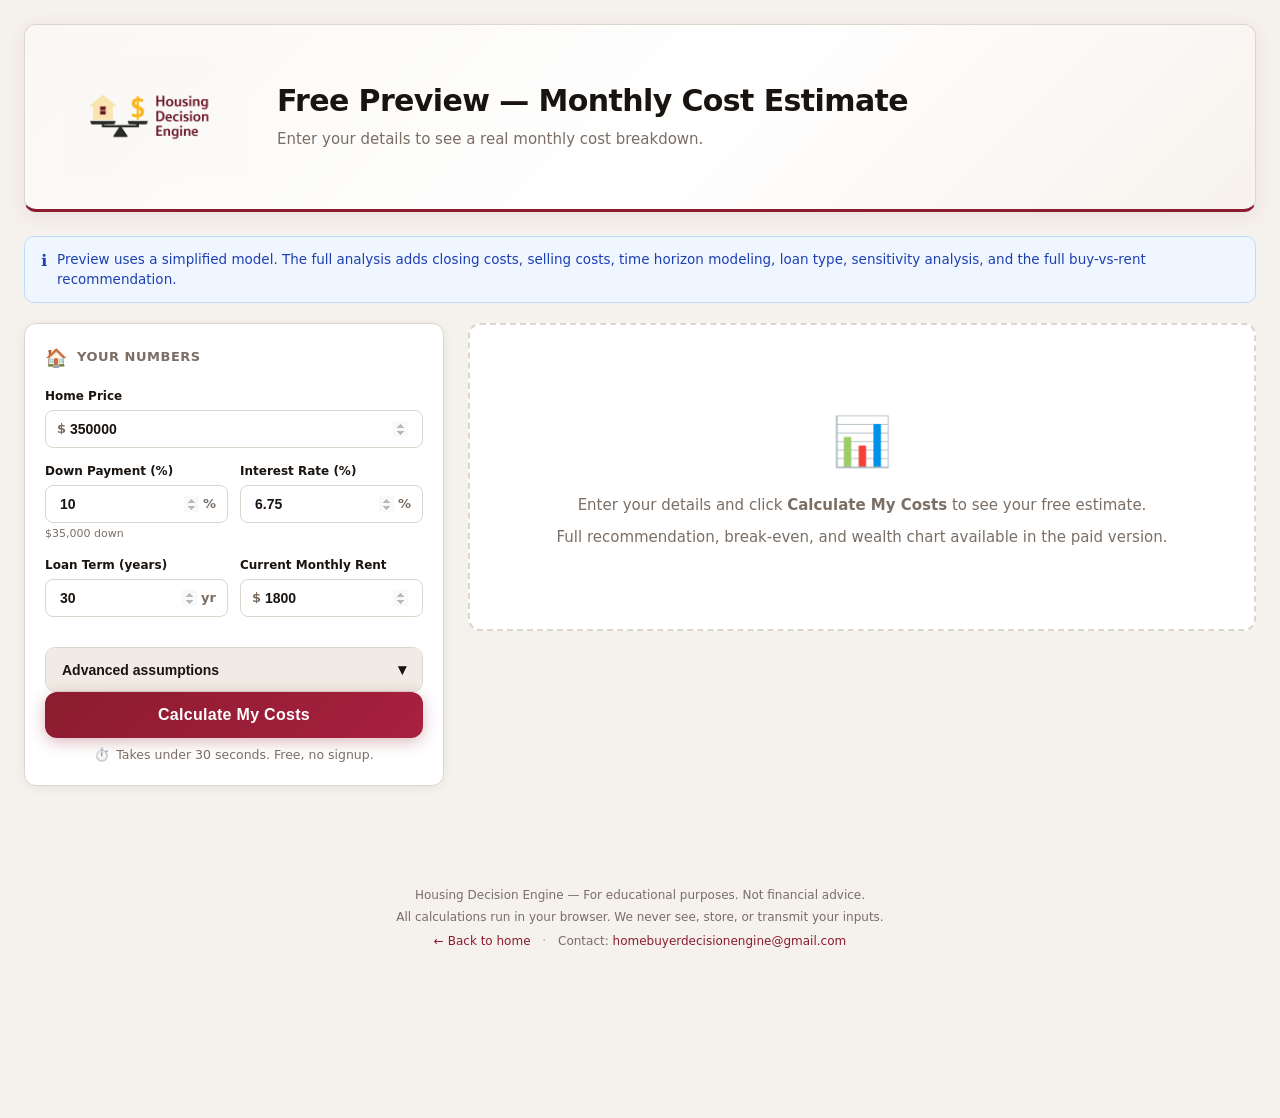
==== commit 93d88b50: "Ship audit batch 2: footers, audience grid, methodology rework, completion hints Six remaining audit" ====
--- a/app-preview/index.html
+++ b/app-preview/index.html
@@ -4,7 +4,9 @@
 <meta charset="UTF-8">
 <meta name="viewport" content="width=device-width, initial-scale=1.0">
 <title>Housing Decision Engine — Free Preview</title>
-<link rel="stylesheet" href="style.css">
+<link rel="icon" type="image/png" href="../assets/logo.png">
+<link rel="apple-touch-icon" href="../assets/logo.png">
+<link rel="stylesheet" href="style.css?v=4">
 </head>
 <body class="preview-page">
 
@@ -12,7 +14,9 @@
 
   <!-- HEADER -->
   <header class="header">
-    <img src="../assets/logo.png" alt="Housing Decision Engine" class="header-logo">
+    <a href="../" class="header-logo-link" aria-label="Housing Decision Engine — home">
+      <img src="../assets/logo.png" alt="Housing Decision Engine" class="header-logo">
+    </a>
     <div class="header-left">
       <h1>Free Preview — Monthly Cost Estimate</h1>
       <p class="subtitle">Enter your details to see a real monthly cost breakdown.</p>
@@ -135,6 +139,7 @@
         <button class="btn-calculate" onclick="pvCalculate()" id="pvAnalyzeBtn">
           Calculate My Costs
         </button>
+        <p class="btn-calculate-hint"><span aria-hidden="true">⏱️</span> Takes under 30 seconds. Free, no signup.</p>
       </div>
 
     </div>
@@ -211,9 +216,46 @@
           </div>
         </div>
 
+        <!-- Reframe: monthly cost is not the answer -->
+        <section class="pv-reframe" id="pvReframe" aria-labelledby="pvReframeTitle">
+          <header class="pv-reframe-header">
+            <span class="pv-reframe-icon" aria-hidden="true">💡</span>
+            <div>
+              <h3 class="pv-reframe-title" id="pvReframeTitle">Monthly cost isn&#x2019;t the answer — it&#x2019;s the setup.</h3>
+              <p class="pv-reframe-sub">Over a 5-year horizon the same numbers can swing <strong>tens of thousands of dollars</strong> once you factor in equity, appreciation, exit costs, and what renters earn by investing the cash they don&#x2019;t tie up.</p>
+            </div>
+          </header>
+
+          <div class="pv-reframe-eyebrow">The full analysis answers what this preview can&#x2019;t</div>
+
+          <div class="pv-answer-grid">
+            <div class="pv-answer-card">
+              <div class="pv-answer-icon" aria-hidden="true">💰</div>
+              <div class="pv-answer-title">Which path leaves you wealthier</div>
+              <div class="pv-answer-sub">Buy, rent-and-invest, or house hack — measured at your actual time horizon.</div>
+            </div>
+            <div class="pv-answer-card">
+              <div class="pv-answer-icon" aria-hidden="true">⏱️</div>
+              <div class="pv-answer-title">When buying breaks even</div>
+              <div class="pv-answer-sub">Down to the month — or whether it ever does inside a 10-year window.</div>
+            </div>
+            <div class="pv-answer-card">
+              <div class="pv-answer-icon" aria-hidden="true">⚖️</div>
+              <div class="pv-answer-title">How close you are to the tipping point</div>
+              <div class="pv-answer-sub">What rate or price change would flip the recommendation.</div>
+            </div>
+          </div>
+        </section>
+
         <!-- What's not included -->
         <div class="pv-missing-note">
-          <strong>This preview does not include:</strong> a buy-vs-rent recommendation, break-even timeline, 5–10 year wealth comparison, sensitivity analysis, or scenario comparison. Those are part of the full analysis.
+          <span class="pv-missing-label">Also locked in this preview</span>
+          <div class="pv-missing-tags">
+            <span class="pv-missing-tag">DTI affordability check</span>
+            <span class="pv-missing-tag">Loan types (FHA / VA / Jumbo)</span>
+            <span class="pv-missing-tag">House-hack rental modeling</span>
+            <span class="pv-missing-tag">Scenario A/B comparison</span>
+          </div>
         </div>
 
       </div><!-- /pvResults -->
@@ -229,25 +271,21 @@
     <div class="upgrade-text">
       <strong class="upgrade-title">Unlock your full decision plan</strong>
       <ul class="upgrade-bullets">
-        <li>Recommendation + confidence level (Buy / Rent / House Hack)</li>
-        <li>Break-even month — when buying starts paying off</li>
-        <li>5–10 year wealth chart: Buy vs. Rent &amp; Invest</li>
-        <li>Interest rate &amp; home price sensitivity thresholds</li>
-        <li>Scenario A/B comparison</li>
+        <li>Personalized Buy / Rent / House Hack recommendation with confidence rating</li>
+        <li>Break-even month + 5–10 year wealth chart (Buy vs. Rent &amp; Invest)</li>
+        <li>Sensitivity thresholds: how far rates or prices can move before the answer flips</li>
       </ul>
       <button type="button" class="upgrade-what-link" id="upgradeWhatBtn"
               aria-expanded="false" aria-controls="upgradeDetails"
-              onclick="toggleUpgradeDetails()">What's included? ▾</button>
+              onclick="toggleUpgradeDetails()">See everything else included ▾</button>
       <div id="upgradeDetails" hidden class="upgrade-details">
-        <p>The full paid analysis adds:</p>
+        <p>The full paid analysis also includes:</p>
         <ul>
-          <li>Personalized recommendation with confidence rating</li>
-          <li>Exact break-even month on total wealth (not just monthly cost)</li>
-          <li>Interactive year-by-year wealth chart + data table</li>
-          <li>Rate &amp; price sensitivity thresholds</li>
-          <li>DTI affordability check</li>
-          <li>Side-by-side Scenario A vs. B comparison</li>
+          <li>DTI affordability check against your income &amp; debts</li>
+          <li>Loan-type logic (Conventional, FHA, VA, Jumbo) with auto-PMI / MIP</li>
           <li>House-hack / multi-family rental income modeling</li>
+          <li>Side-by-side Scenario A vs. B comparison with sharable links</li>
+          <li>Year-by-year wealth data table + interactive chart</li>
           <li>Full methodology panel so you can audit every number</li>
         </ul>
       </div>
@@ -266,10 +304,15 @@
 <footer class="footer preview-footer">
   <div class="container">
     <p>Housing Decision Engine &mdash; For educational purposes. Not financial advice.</p>
-    <p class="footer-contact">Contact: <a href="mailto:homebuyerdecisionengine@gmail.com">homebuyerdecisionengine@gmail.com</a></p>
+    <p class="footer-privacy-line">All calculations run in your browser. We never see, store, or transmit your inputs.</p>
+    <p class="footer-contact">
+      <a href="../">&larr; Back to home</a>
+      <span class="footer-sep" aria-hidden="true">·</span>
+      Contact: <a href="mailto:homebuyerdecisionengine@gmail.com">homebuyerdecisionengine@gmail.com</a>
+    </p>
   </div>
 </footer>
 
-<script src="script.js"></script>
+<script src="script.js?v=2"></script>
 </body>
 </html>
--- a/app-preview/style.css
+++ b/app-preview/style.css
@@ -71,6 +71,14 @@
   margin-top: 10px;
   line-height: 1.5;
 }
+.header-logo-link {
+  display: block;
+  flex-shrink: 0;
+  border-radius: 6px;
+  transition: opacity .15s ease;
+}
+.header-logo-link:hover { opacity: 0.78; }
+.header-logo-link:focus-visible { outline: 2px solid var(--gold, #b7791f); outline-offset: 4px; }
 .header-logo {
   display: block;
   height: 120px;
@@ -402,6 +410,16 @@
 .btn-calculate:active {
   transform: scale(0.98);
 }
+.btn-calculate-hint {
+  margin: 8px 0 0;
+  font-size: 12.5px;
+  color: var(--muted, #7a6f66);
+  text-align: center;
+  display: flex;
+  align-items: center;
+  justify-content: center;
+  gap: 6px;
+}
 
 /* ===== RESULTS PLACEHOLDER ===== */
 .results-placeholder {
@@ -1176,6 +1194,16 @@
 }
 .footer-contact a:hover {
   text-decoration: underline;
+}
+.footer-sep {
+  margin: 0 8px;
+  color: var(--muted);
+  opacity: 0.6;
+}
+.footer-privacy-line {
+  font-size: 12px;
+  color: var(--muted);
+  margin-top: 4px;
 }
 
 /* ===== ANIMATIONS ===== */
@@ -1767,16 +1795,143 @@
   line-height: 1.5;
 }
 
-/* What's not included */
+/* Reframe: monthly cost is the setup, not the answer */
+.pv-reframe {
+  margin: 20px 0 14px;
+  padding: 22px 24px 20px;
+  background:
+    radial-gradient(ellipse 500px 160px at 0% 0%, rgba(214, 158, 46, 0.12), transparent 70%),
+    linear-gradient(135deg, #fffbea 0%, #fef6dc 100%);
+  border: 1px solid #e4c77a;
+  border-radius: 14px;
+  box-shadow: 0 4px 20px rgba(183, 121, 31, 0.08);
+  color: #4a2e00;
+  line-height: 1.55;
+  position: relative;
+  overflow: hidden;
+}
+.pv-reframe::before {
+  content: '';
+  position: absolute;
+  top: 0; left: 0; right: 0;
+  height: 3px;
+  background: linear-gradient(90deg, #b7791f 0%, #d69e2e 50%, #b7791f 100%);
+}
+.pv-reframe-header {
+  display: flex;
+  align-items: flex-start;
+  gap: 14px;
+  margin-bottom: 18px;
+}
+.pv-reframe-icon {
+  font-size: 28px;
+  line-height: 1;
+  flex-shrink: 0;
+  padding-top: 2px;
+}
+.pv-reframe-title {
+  margin: 0 0 6px 0;
+  font-size: 17px;
+  font-weight: 800;
+  color: #744210;
+  line-height: 1.3;
+}
+.pv-reframe-sub {
+  margin: 0;
+  font-size: 13.5px;
+  color: #5c3a0a;
+  line-height: 1.55;
+}
+.pv-reframe-sub strong { color: #744210; font-weight: 700; }
+
+.pv-reframe-eyebrow {
+  font-size: 11px;
+  font-weight: 800;
+  color: #8b5a17;
+  text-transform: uppercase;
+  letter-spacing: 0.1em;
+  margin-bottom: 12px;
+  padding-bottom: 10px;
+  border-bottom: 1px dashed rgba(183, 121, 31, 0.3);
+}
+
+.pv-answer-grid {
+  display: grid;
+  grid-template-columns: repeat(3, 1fr);
+  gap: 12px;
+}
+@media (max-width: 720px) {
+  .pv-answer-grid { grid-template-columns: 1fr; }
+}
+.pv-answer-card {
+  background: rgba(255, 255, 255, 0.7);
+  border: 1px solid rgba(183, 121, 31, 0.22);
+  border-radius: 10px;
+  padding: 14px 14px 13px;
+  transition: transform .18s ease, box-shadow .18s ease;
+}
+.pv-answer-card:hover {
+  transform: translateY(-1px);
+  box-shadow: 0 4px 14px rgba(183, 121, 31, 0.12);
+}
+.pv-answer-icon {
+  font-size: 22px;
+  line-height: 1;
+  margin-bottom: 8px;
+}
+.pv-answer-title {
+  font-size: 14px;
+  font-weight: 800;
+  color: #2b2420;
+  line-height: 1.3;
+  margin-bottom: 4px;
+}
+.pv-answer-sub {
+  font-size: 12.5px;
+  color: #5a4f46;
+  line-height: 1.45;
+}
+
+/* What's not included — tag row */
 .pv-missing-note {
   margin: 0;
   padding: 14px 16px;
   background: #f9f5f0;
   border: 1px solid var(--border, #e8e2db);
   border-radius: 10px;
-  font-size: 13px;
+  display: flex;
+  align-items: center;
+  flex-wrap: wrap;
+  gap: 10px 12px;
+}
+.pv-missing-label {
+  font-size: 12px;
+  font-weight: 800;
   color: #5a4f46;
-  line-height: 1.5;
+  text-transform: uppercase;
+  letter-spacing: 0.06em;
+}
+.pv-missing-tags {
+  display: flex;
+  flex-wrap: wrap;
+  gap: 6px;
+}
+.pv-missing-tag {
+  display: inline-flex;
+  align-items: center;
+  gap: 5px;
+  padding: 4px 10px;
+  background: #fff;
+  border: 1px solid #e8e2db;
+  border-radius: 999px;
+  font-size: 12px;
+  font-weight: 600;
+  color: #6f655b;
+}
+.pv-missing-tag::before {
+  content: '🔒';
+  font-size: 10px;
+  opacity: 0.7;
 }
 
 /* Placeholder sub-text */
